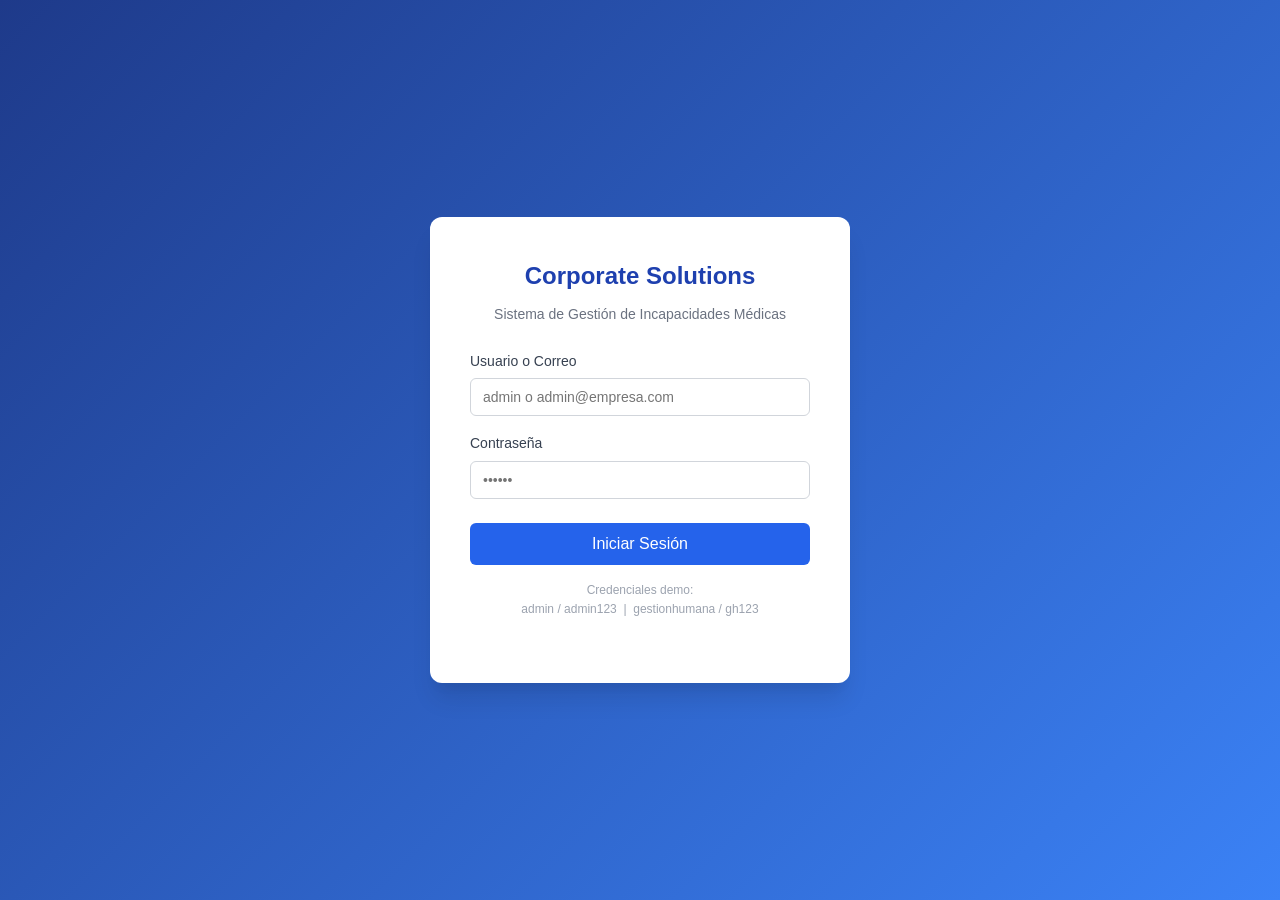
==== frontend_incapacidades/frontend-incapacidades/index.html @ acc3ec73 "Handerson Godoy - 55224512: Noveno adelanto,se hizo el login, se levanto server con puerto 8080 en e" ====
<!DOCTYPE html>
<html lang="es">
<head>
    <meta charset="UTF-8">
    <meta name="viewport" content="width=device-width, initial-scale=1.0">
    <title>Login - Sistema de Gestión de Incapacidades</title>
    <link rel="stylesheet" href="css/main.css">
    <link rel="stylesheet" href="css/login.css">
</head>
<body class="login-page">
    <div class="login-box">
        <h1>Corporate Solutions</h1>
        <p>Sistema de Gestión de Incapacidades Médicas</p>
        <div id="mensaje" class="alert" style="display:none"></div>
        <form id="formLogin">
            <div class="form-group">
                <label for="usuario">Usuario o Correo</label>
                <input type="text" id="usuario" class="form-control" placeholder="admin o admin@empresa.com" required>
            </div>
            <div class="form-group">
                <label for="contrasena">Contraseña</label>
                <input type="password" id="contrasena" class="form-control" placeholder="••••••" required>
            </div>
            <button type="submit" id="btnLogin" class="btn btn-primary">Iniciar Sesión</button>
        </form>
        <p style="margin-top:16px; font-size:12px; color:#9ca3af">
            Credenciales demo:<br>
            admin / admin123 &nbsp;|&nbsp; gestionhumana / gh123
        </p>
    </div>
    <script src="js/config.js"></script>
    <script src="js/api.js"></script>
    <script src="js/auth.js"></script>
</body>
</html>
---- frontend_incapacidades/frontend-incapacidades/css/main.css ----
* { margin: 0; padding: 0; box-sizing: border-box; }
body {
    font-family: 'Segoe UI', Tahoma, Geneva, Verdana, sans-serif;
    background: #f3f4f6;
    color: #1f2937;
    line-height: 1.6;
}

.container { max-width: 1200px; margin: 0 auto; padding: 20px; }

.alert {
    padding: 12px 16px;
    border-radius: 6px;
    margin-bottom: 16px;
    font-size: 14px;
    display: none;
}
.alert.success { background: #d1fae5; color: #065f46; border: 1px solid #a7f3d0; display: block; }
.alert.error   { background: #fee2e2; color: #991b1b; border: 1px solid #fecaca; display: block; }
.alert.info    { background: #dbeafe; color: #1e40af; border: 1px solid #bfdbfe; display: block; }

.btn {
    display: inline-flex; align-items: center; gap: 6px;
    padding: 8px 16px; border-radius: 6px; border: none;
    font-size: 14px; font-weight: 500; cursor: pointer; text-decoration: none;
    transition: opacity .2s;
}
.btn:hover { opacity: .9; }
.btn-primary   { background: #2563eb; color: #fff; }
.btn-secondary { background: #4b5563; color: #fff; }
.btn-success   { background: #059669; color: #fff; }
.btn-danger    { background: #dc2626; color: #fff; }
.btn-warning   { background: #d97706; color: #fff; }
.btn-sm { padding: 6px 12px; font-size: 12px; }

.table-container { overflow-x: auto; background: #fff; border-radius: 8px; box-shadow: 0 1px 3px rgba(0,0,0,.1); }
table {
    width: 100%; border-collapse: collapse; font-size: 14px;
}
th, td { padding: 12px 16px; text-align: left; border-bottom: 1px solid #e5e7eb; }
th { background: #f9fafb; font-weight: 600; color: #374151; }
tr:hover { background: #f9fafb; }

.form-group { margin-bottom: 16px; }
.form-group label {
    display: block; margin-bottom: 6px; font-size: 14px; font-weight: 500; color: #374151;
}
.form-control {
    width: 100%; padding: 10px 12px; border: 1px solid #d1d5db;
    border-radius: 6px; font-size: 14px; transition: border-color .2s;
}
.form-control:focus { outline: none; border-color: #2563eb; box-shadow: 0 0 0 3px rgba(37,99,235,.1); }
select.form-control { height: 42px; }
textarea.form-control { min-height: 100px; resize: vertical; }

.text-center { text-align: center; }
.mb-2 { margin-bottom: 8px; }
.mb-3 { margin-bottom: 12px; }
.mb-4 { margin-bottom: 16px; }
.mt-3 { margin-top: 12px; }
.mt-4 { margin-top: 16px; }
.flex { display: flex; }
.flex-between { justify-content: space-between; align-items: center; }
.gap-2 { gap: 8px; }
.hidden { display: none !important; }

.filtros-bar {
    display: flex; gap: 12px; flex-wrap: wrap; align-items: flex-end;
    background: #fff; padding: 16px; border-radius: 8px;
    box-shadow: 0 1px 3px rgba(0,0,0,.1); margin-bottom: 20px;
}
.filtros-bar .form-group { margin-bottom: 0; flex: 1; min-width: 180px; }

.estado {
    display: inline-block; padding: 4px 10px; border-radius: 9999px;
    font-size: 12px; font-weight: 600; text-transform: uppercase;
}
.estado-activo, .estado-aprobada { background: #d1fae5; color: #065f46; }
.estado-inactivo, .estado-rechazada { background: #fee2e2; color: #991b1b; }
.estado-registrada { background: #dbeafe; color: #1e40af; }
.estado-en_revision { background: #fef3c7; color: #92400e; }
.estado-finalizada { background: #e5e7eb; color: #374151; }
---- frontend_incapacidades/frontend-incapacidades/css/login.css ----
body.login-page {
    background: linear-gradient(135deg, #1e3a8a 0%, #3b82f6 100%);
    min-height: 100vh;
    display: flex; align-items: center; justify-content: center;
}
.login-box {
    background: #fff; padding: 40px; border-radius: 12px;
    box-shadow: 0 20px 25px -5px rgba(0,0,0,.1), 0 10px 10px -5px rgba(0,0,0,.04);
    width: 100%; max-width: 420px;
}
.login-box h1 {
    font-size: 24px; font-weight: 700; color: #1e40af;
    margin-bottom: 8px; text-align: center;
}
.login-box p {
    color: #6b7280; text-align: center; margin-bottom: 24px; font-size: 14px;
}
.login-box .btn {
    width: 100%; justify-content: center; padding: 12px;
    font-size: 16px; margin-top: 8px;
}
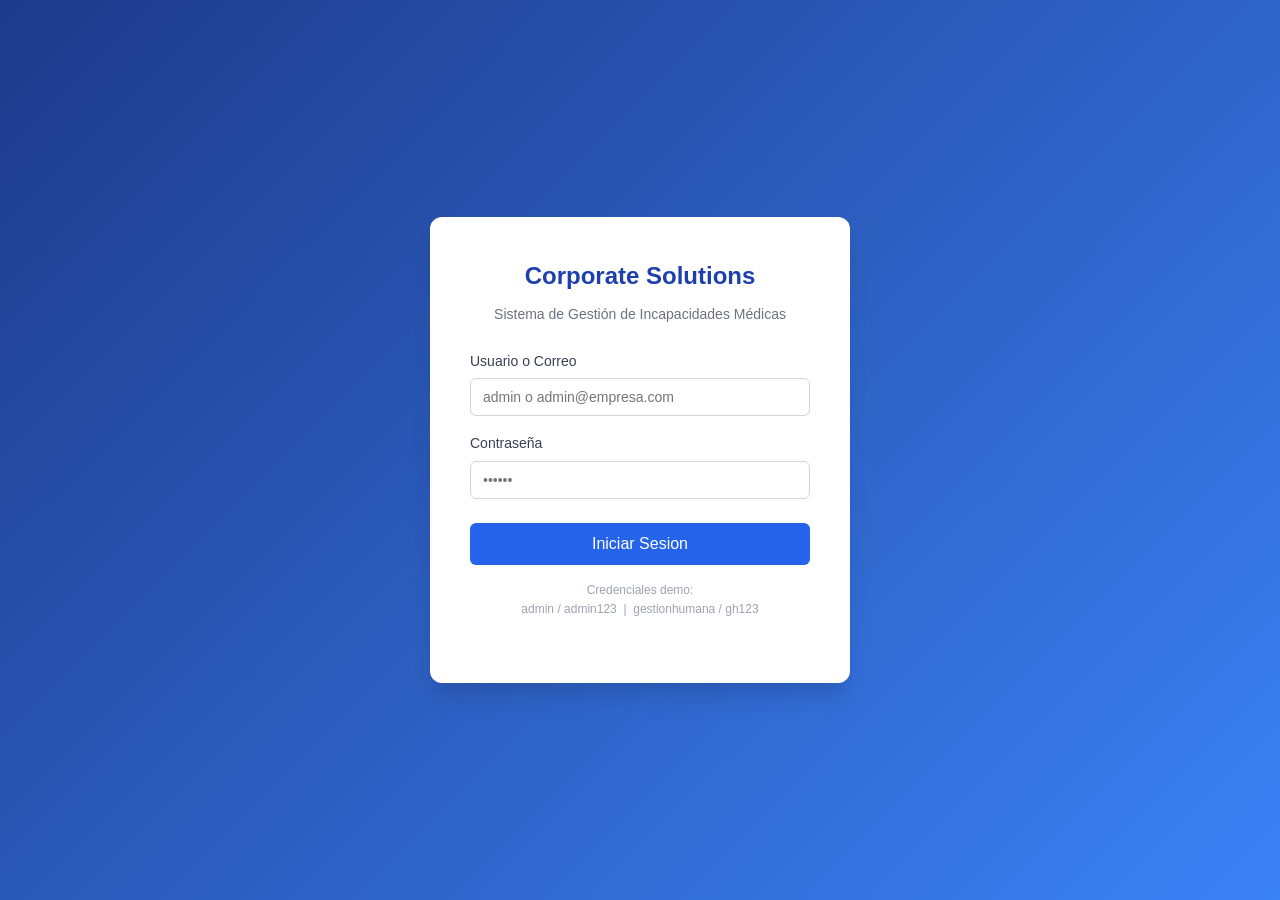
==== commit 2f01d63a: "Handerson Godoy - 55224512: dieciseisavo adelanto, mejora en el pages, dashboard y index, ahora mas " ====
--- a/frontend_incapacidades/frontend-incapacidades/index.html
+++ b/frontend_incapacidades/frontend-incapacidades/index.html
@@ -21,7 +21,7 @@
                 <label for="contrasena">Contraseña</label>
                 <input type="password" id="contrasena" class="form-control" placeholder="••••••" required>
             </div>
-            <button type="submit" id="btnLogin" class="btn btn-primary">Iniciar Sesión</button>
+            <button type="submit" id="btnLogin" class="btn btn-primary">Iniciar Sesion</button>
         </form>
         <p style="margin-top:16px; font-size:12px; color:#9ca3af">
             Credenciales demo:<br>
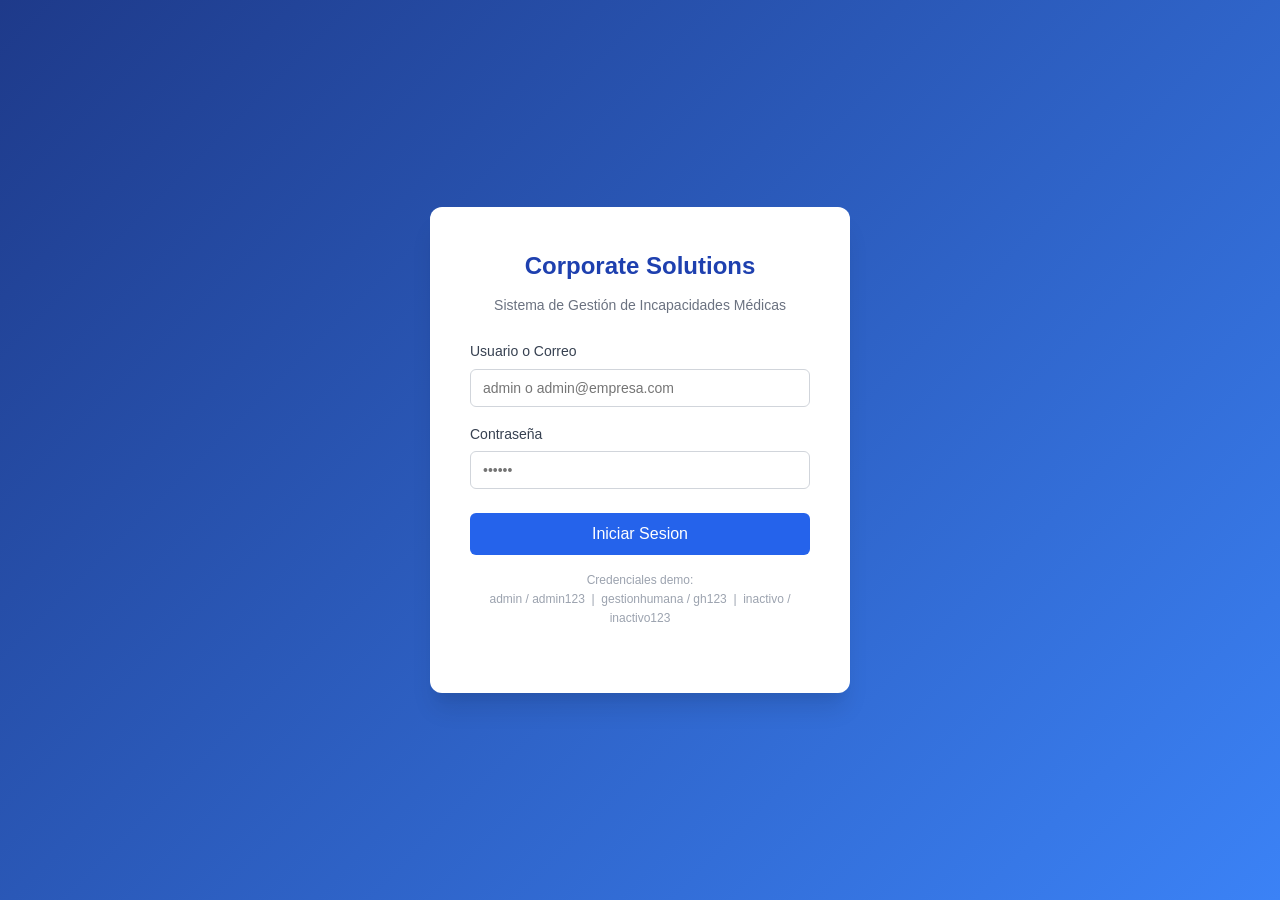
==== commit 0d64722b: "Handerson Godoy - 55224512: dieciseisavo adelanto, mejora en el index.html, ahora mas correspondient" ====
--- a/frontend_incapacidades/frontend-incapacidades/index.html
+++ b/frontend_incapacidades/frontend-incapacidades/index.html
@@ -25,7 +25,7 @@
         </form>
         <p style="margin-top:16px; font-size:12px; color:#9ca3af">
             Credenciales demo:<br>
-            admin / admin123 &nbsp;|&nbsp; gestionhumana / gh123
+            admin / admin123 &nbsp;|&nbsp; gestionhumana / gh123 &nbsp;|&nbsp; inactivo / inactivo123
         </p>
     </div>
     <script src="js/config.js"></script>
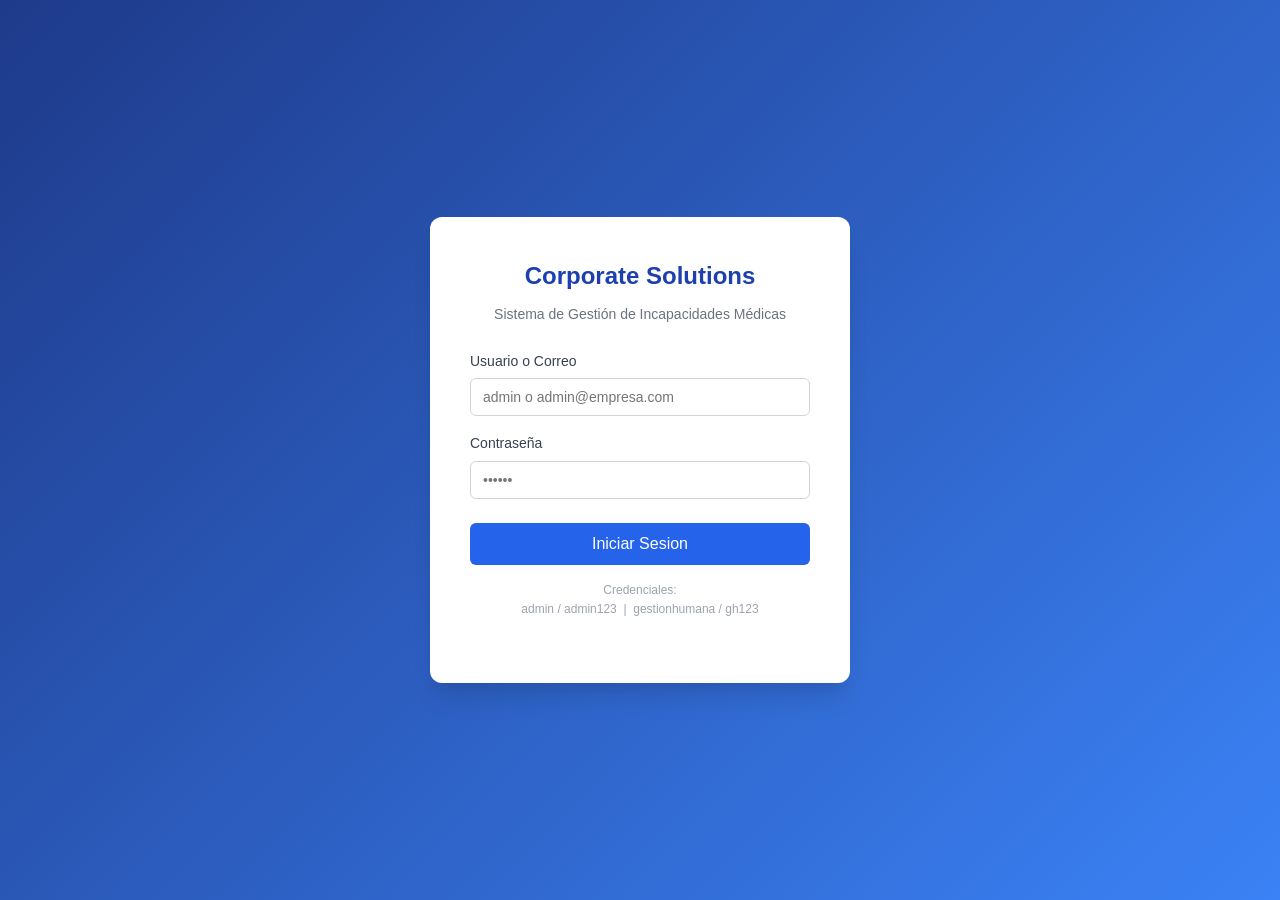
==== commit ab0afbbd: "Handerson Godoy - 55224512: dieciseisavo adelanto, mejora en el index.html, ahora mas correspondient" ====
--- a/frontend_incapacidades/frontend-incapacidades/index.html
+++ b/frontend_incapacidades/frontend-incapacidades/index.html
@@ -24,8 +24,8 @@
             <button type="submit" id="btnLogin" class="btn btn-primary">Iniciar Sesion</button>
         </form>
         <p style="margin-top:16px; font-size:12px; color:#9ca3af">
-            Credenciales demo:<br>
-            admin / admin123 &nbsp;|&nbsp; gestionhumana / gh123 &nbsp;|&nbsp; inactivo / inactivo123
+            Credenciales:<br>
+            admin / admin123 &nbsp;|&nbsp; gestionhumana / gh123
         </p>
     </div>
     <script src="js/config.js"></script>
